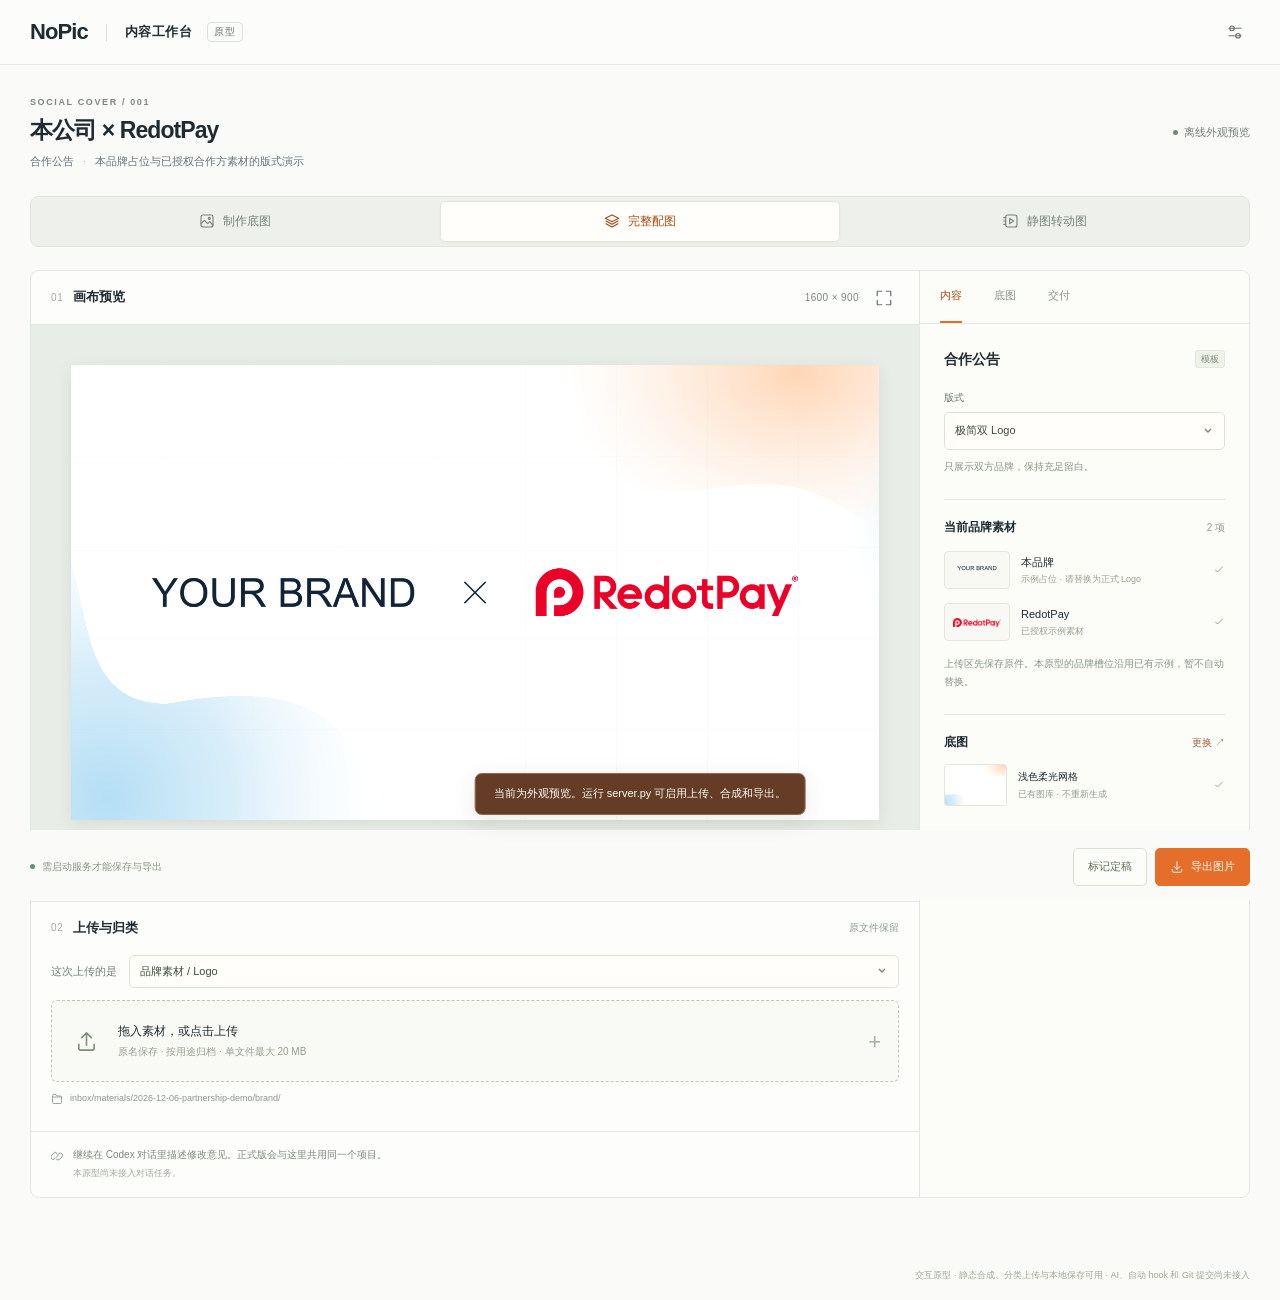
==== output/prototypes/cover-workbench/preview.html @ 92ba037e "Initialize NoPic with generic-brand preview workbench" ====
<!doctype html>
<html lang="zh-CN">
<head>
  <meta charset="UTF-8"><meta name="viewport" content="width=device-width,initial-scale=1">
  <title>有图 NoPic · 内容工作台</title>
  <style>
@font-face{font-family:Workbench;src:local("Avenir Next");font-display:swap}
:root{--ink:#202b31;--muted:#68747a;--line:#e3e7e6;--orange:#e46e2a;--orange-ink:#a94913;--paper:#fafbf9;--soft:#f2f4f1;--green:#48725d;--font:Workbench,"PingFang SC","Hiragino Sans GB",sans-serif}
*{box-sizing:border-box}body{margin:0;background:var(--paper);color:var(--ink);font:13px/1.6 var(--font)}button,input,select,textarea{font:inherit}button,a,select,input{touch-action:manipulation}button{cursor:pointer}button:disabled{opacity:.55;cursor:wait}button,a,input,select,textarea,summary{outline-offset:4px}button:focus-visible,a:focus-visible,input:focus-visible,select:focus-visible,textarea:focus-visible,summary:focus-visible{outline:2px solid var(--orange)}button{color:inherit}button svg,svg{width:18px;height:18px;fill:none;stroke:currentColor;stroke-width:1.65;stroke-linecap:round;stroke-linejoin:round;flex-shrink:0}.sprite{display:none}[hidden]{display:none!important}h1,h2,h3,p{margin:0}h2{font-size:13px;font-weight:600}h3{font-size:12px;font-weight:600}img{display:block;max-width:100%}.app{max-width:1440px;margin:auto;min-width:330px}.app-header{height:65px;padding:0 30px;display:flex;align-items:center;justify-content:space-between;border-bottom:1px solid var(--line);background:#fcfdfa}.brand{display:flex;align-items:center;gap:15px;font-weight:600;letter-spacing:.03em}.brand>img{width:105px;height:auto}.header-divider{height:17px;width:1px;background:#d7ddda;margin:0 3px}.prototype-tag{padding:1px 6px;color:#68746d;border:1px solid #dce2dc;border-radius:4px;font-size:10px;letter-spacing:.08em;font-weight:400}.icon-button{width:30px;height:30px;border:0;background:transparent;display:inline-flex;align-items:center;justify-content:center;border-radius:5px;color:#68747a}.icon-button:hover{background:#e9ede8;color:var(--ink)}.project-bar{display:flex;justify-content:space-between;align-items:center;gap:15px;padding:25px 30px 21px}.eyebrow{font-size:9px;letter-spacing:.18em;color:#7c8786;font-weight:600;margin-bottom:7px}h1{font-size:23px;letter-spacing:-.04em;font-weight:600;line-height:1.3}.project-bar p{font-size:11px;color:var(--muted);margin-top:7px}.project-bar p span{padding:0 6px;color:#bbc2be}.save-state{display:flex;align-items:center;gap:6px;font-size:11px;color:#758078;white-space:nowrap}.save-state i,.action-status i,.tiny-dot{width:5px;height:5px;background:#6c8c70;border-radius:50%;display:inline-block}.workflow-nav{margin:0 30px 23px;display:grid;grid-template-columns:repeat(3,1fr);background:#edf0eb;padding:4px;border:1px solid #e2e6df;border-radius:8px;gap:4px}.workflow-nav button{display:flex;align-items:center;justify-content:center;gap:8px;padding:10px 5px;border:1px solid transparent;border-radius:5px;background:transparent;color:#77817b;font-size:12px;font-weight:500}.workflow-nav button.active{background:#fffefa;color:var(--orange-ink);border-color:#e4e5dd;box-shadow:0 1px 3px #25311d08}.workflow-nav button:hover{color:var(--orange-ink)}.workflow-nav svg{width:16px;height:16px}.workbench{display:grid;grid-template-columns:minmax(0,1fr) 290px;margin:0 30px;border:1px solid var(--line);border-radius:9px;overflow:hidden;background:#fdfefb}.preview-column{min-width:0}.panel-heading{height:53px;display:flex;justify-content:space-between;align-items:center;padding:0 20px}.panel-heading>div:first-child{display:flex;align-items:center;gap:10px}.section-number{font-size:10px;color:#a2aca5;letter-spacing:.06em}.preview-controls{display:flex;align-items:center;gap:10px}.canvas-size{font-size:10px;letter-spacing:.04em;color:#7d8781}.preview-stage{padding:30px 26px;background:#e9ede7;min-height:220px;display:flex;align-items:center;justify-content:center;border-block:1px solid #e3e8e0}.canvas-wrap{position:relative;width:100%;box-shadow:0 4px 16px #1d292616;max-width:900px}.canvas-wrap>img{width:100%;aspect-ratio:16/9;object-fit:contain;background:#f6f8fb}.preview-caption{display:flex;justify-content:space-between;gap:10px;padding:12px 20px;font-size:10px;color:#909a92}.preview-caption>span:first-child{color:#68776c;display:flex;gap:6px;align-items:center}.tiny-dot{width:4px;height:4px}.upload-section{padding-bottom:8px;border-top:1px solid var(--line)}.subtle{font-size:10px;color:#909a93}.upload-category{display:flex;align-items:center;gap:12px;margin:0 20px 12px}.upload-category label{font-size:11px;color:#737e77;white-space:nowrap}.upload-category select{font-size:11px;width:auto;flex:1;min-width:0;padding:7px 30px 7px 10px}.dropzone{display:flex;align-items:center;gap:15px;width:calc(100% - 40px);margin:0 20px;background:#f9faf6;border:1px dashed #bdc8b8;border-radius:6px;padding:21px 17px;text-align:left;transition:background .15s,border-color .15s}.dropzone:hover,.dropzone.dragover{background:#fff4e9;border-color:var(--orange)}.upload-icon{width:34px;height:38px;display:flex;align-items:center;justify-content:center;color:#7d8f76}.upload-icon svg{width:23px;height:23px}.dropzone strong{font-size:12px;font-weight:500;display:block}.dropzone small{display:block;font-size:10px;color:#98a08f;margin-top:3px}.upload-plus{margin-left:auto;font-size:22px;color:#a6b09e;font-weight:300}.destination{display:flex;align-items:flex-start;gap:7px;padding:9px 20px;color:#8b968d;font-size:9px;line-height:1.6;overflow-wrap:anywhere}.destination svg{width:12px;height:12px;margin-top:2px}.file-list{margin:0 20px}.file-row{display:flex;gap:10px;align-items:center;border-top:1px solid var(--line);padding:10px 0}.file-row>svg{width:16px;color:#8b9a88}.file-row .file-name{font-size:11px;overflow-wrap:anywhere}.file-row small{display:block;font-size:9px;color:#939c94;overflow-wrap:anywhere}.file-row .file-info{min-width:0;flex:1}.file-row .micro-tag{white-space:nowrap}.flow-note{padding:15px 20px 17px;border-top:1px solid var(--line);display:flex;gap:9px;color:#7a897d;font-size:10px;align-items:flex-start}.flow-note>svg{width:13px;height:13px;margin-top:3px}.flow-note span{display:block;color:#a0a99e;font-size:9px;margin-top:3px}.inspector{border-left:1px solid var(--line);min-width:0;background:#fcfdf9}.inspector-tabs{height:53px;display:flex;padding:0 20px;gap:24px;border-bottom:1px solid var(--line)}.inspector-tabs button{border:0;border-bottom:2px solid transparent;padding:0 0 1px;background:transparent;font-size:11px;color:#8b948b}.inspector-tabs button[aria-selected=true]{color:var(--orange-ink);border-color:var(--orange)}.tab-pane,.motion-settings{padding:20px}.pane-title{display:flex;justify-content:space-between;align-items:center;margin-bottom:20px}.pane-title h2{font-size:14px;font-weight:600}.micro-tag{font-size:9px;background:#eff2e9;border:1px solid #e3e8db;color:#7d8976;padding:1px 5px;border-radius:3px}.field-label{display:flex;align-items:center;justify-content:space-between;font-size:10px;color:#69766a;margin:16px 0 6px}.field-label:first-child{margin-top:0}select,textarea{width:100%;background:#fffefa;border:1px solid #dce2d8;border-radius:5px;color:#3d4b3d;padding:9px 10px;font-size:11px;line-height:1.6}select{appearance:none;padding-right:30px;background-image:url("data:image/svg+xml,%3Csvg width='10' height='8' viewBox='0 0 10 8' xmlns='http://www.w3.org/2000/svg'%3E%3Cpath d='m2 2 3 3 3-3' fill='none' stroke='%23788370' stroke-width='1.3'/%3E%3C/svg%3E");background-repeat:no-repeat;background-position:right 11px center}textarea{resize:vertical;min-height:65px}.field-help{font-size:10px;color:#8b9687;margin-top:8px;line-height:1.8}.divider{height:1px;background:var(--line);margin:23px 0 18px}.section-heading{display:flex;align-items:center;justify-content:space-between;gap:8px;margin-bottom:12px}.text-button{padding:0;background:transparent;border:0;font-size:10px;color:#9b643b;line-height:1.8}.text-button:hover{color:var(--orange)}.asset-slot{display:flex;align-items:center;gap:11px;margin:14px 0}.asset-thumb{display:flex;align-items:center;justify-content:center;width:66px;height:38px;border:1px solid #e3e7de;border-radius:4px;background:#f8f9f4;padding:8px}.asset-thumb img{width:100%;max-height:26px;object-fit:contain}.asset-slot strong{font-size:11px;font-weight:500;display:block}.asset-slot small{display:block;font-size:9px;color:#99a08e}.asset-slot .verified{margin-left:auto;color:#829576;width:12px;height:12px}.selected-bg{display:flex;gap:11px;align-items:center;background:transparent;border:0;padding:0;text-align:left;width:100%}.selected-bg>img{width:63px;height:42px;border-radius:3px;object-fit:cover;border:1px solid #e4e6db}.selected-bg strong{font-size:10px;font-weight:500;display:block}.selected-bg small{display:block;font-size:9px;color:#939d8b;margin-top:2px}.selected-bg svg{width:12px;height:12px;margin-left:auto;color:#879b79}.background-options{display:flex;flex-direction:column;gap:14px;margin-top:18px}.background-option{position:relative;padding:0;border:1px solid var(--line);border-radius:5px;background:#fafcf7;overflow:hidden;text-align:left}.background-option.active{border-color:#dc995e;box-shadow:0 0 0 1px #dc995e}.background-option img{width:100%;height:83px;object-fit:cover}.background-option span{display:block;padding:7px 10px;font-size:10px}.background-option.active:after{content:'✓';position:absolute;right:8px;top:8px;color:var(--orange-ink);font-size:12px;background:#fff9e9;width:21px;height:21px;border-radius:50%;text-align:center}.top-help{margin-top:-8px}.generation{margin-top:22px;border-top:1px solid var(--line);padding-top:17px;font-size:11px}.generation summary{cursor:pointer;color:#697d5c}.generation p{font-size:10px;color:#929b88;margin:12px 0}.generation small{display:block;font-size:9px;color:#929b88;margin-top:8px}.generation button{margin-top:8px}.delivery-list{margin:20px 0;display:grid;gap:10px}.delivery-list>div{display:flex;align-items:center;gap:8px;font-size:11px;color:#77836d}.delivery-list svg{width:13px;height:13px;color:#81986f}.secondary,.primary{border-radius:5px;border:1px solid #d8dfd0;padding:9px 14px;display:inline-flex;align-items:center;justify-content:center;gap:7px;font-size:11px;font-weight:500;text-decoration:none;line-height:1.6;white-space:nowrap}.secondary{background:#fcfdf8;color:#5f7157}.secondary:hover{background:#f0f3e9;border-color:#b6c6a9}.primary{background:var(--orange);border-color:var(--orange);color:#fffdf8}.primary:hover{background:#d55e1a;border-color:#d55e1a}.primary svg{width:14px;height:14px}.full{width:100%}.action-bar{padding:18px 30px 14px;display:flex;align-items:center;justify-content:space-between;gap:14px;background:var(--paper);position:sticky;bottom:0;z-index:2}.action-status{display:flex;align-items:center;gap:7px;font-size:10px;color:#8b9684}.actions{display:flex;gap:8px}.prototype-note{padding:0 30px 18px;font-size:9px;color:#a0a896;text-align:right}.paths{margin:0 30px 20px;padding:17px 20px;background:#f0f3ea;border:1px solid #dce4d2;border-radius:6px}.paths label{display:block;font-size:10px;color:#738269;margin-top:10px}.paths code{display:block;font-family:inherit;font-size:11px;color:#40583b;overflow-wrap:anywhere;margin-top:3px}.paths p{font-size:10px;color:#87967b;margin-top:12px}.finalization{margin:22px 30px 0;padding:20px;border:1px solid #cddbc2;background:#f5f8f0;border-radius:7px}.final-heading{display:flex;gap:10px;align-items:center}.final-heading h2{font-size:12px}.final-heading p{font-size:10px;color:#8a987e;margin-top:3px}.final-check{height:30px;width:30px;display:flex;align-items:center;justify-content:center;color:#617e4c}.final-target{display:flex;align-items:center;gap:8px;font-size:10px;margin:18px 0;color:#6f825e}.final-target svg{width:14px;height:14px}.final-target code{font-family:inherit;overflow-wrap:anywhere}.final-actions{display:flex;gap:20px;align-items:center}.finalization details{font-size:10px;color:#7b8d6b;margin-top:16px}.finalization summary{cursor:pointer}.finalization ul{max-height:170px;overflow:auto;padding-left:18px;overflow-wrap:anywhere}.motion-strip{display:flex;align-items:center;gap:12px;background:#f5f6f0;padding:14px 20px;border-top:1px solid var(--line);font-size:9px;color:#96a18a}.motion-strip svg{width:14px;height:14px}.timeline{height:15px;background:#e5e9df;flex:1;position:relative;border-radius:3px}.timeline:before{content:'';position:absolute;inset:5px 4px;background:#c7d2bf}.timeline span{height:23px;width:1px;background:#c28556;position:absolute;top:-4px;left:3px}.motion-check{background:#f8f2e7;border:1px solid #eadfc9;padding:15px;border-radius:5px}.status-circle{width:17px;height:17px;display:inline-flex;border:1px solid #c39e64;align-items:center;justify-content:center;border-radius:50%;color:#b48b4e;margin-bottom:10px;font-size:10px}.motion-check strong{display:block;font-size:11px;color:#8a6b3d;font-weight:500}.motion-check p{font-size:10px;color:#a38d6a;line-height:1.8;margin-top:6px}input[type=range]{width:100%;accent-color:var(--orange);margin:8px 0 18px}.motion-settings .secondary{margin-top:12px}.toast{position:fixed;bottom:85px;left:50%;transform:translateX(-50%);background:#283a2a;color:#fcfdf5;padding:11px 18px;border:1px solid #42573b;border-radius:7px;box-shadow:0 6px 24px #22301818;z-index:10;font-size:11px;max-width:90vw;width:max-content}.toast.error{background:#653d27;border-color:#9e6746}.render-overlay{position:absolute;inset:0;background:#f8faf4cf;display:flex;align-items:center;justify-content:center;gap:10px;color:#8a6e48;font-size:11px}.spinner{width:16px;height:16px;border:1.5px solid #ddcbb2;border-top-color:var(--orange);border-radius:50%;animation:spin .6s linear infinite}@keyframes spin{to{transform:rotate(360deg)}}dialog{border:1px solid #d6decf;border-radius:8px;max-width:95vw;width:1200px;padding:35px 15px 15px;background:#f5f7f0}dialog::backdrop{background:#1e3028b8}dialog>.icon-button{position:absolute;right:8px;top:3px;font-size:24px}dialog img{width:100%}.sr-only{position:absolute;width:1px;height:1px;overflow:hidden;clip:rect(0,0,0,0)}
@media(min-width:1200px){.workbench{grid-template-columns:minmax(0,1fr) 330px}.preview-stage{padding:40px;min-height:340px}.project-bar{padding-top:30px;padding-bottom:25px}.preview-column .upload-section{padding-bottom:16px}.inspector-tabs{gap:32px}.tab-pane,.motion-settings{padding:24px}.background-option img{height:100px}}
@media(max-width:760px){.app-header{height:57px;padding:0 20px}.brand{gap:12px;font-size:12px}.brand>img{width:94px}.project-bar{padding:23px 20px 19px}h1{font-size:21px}.workflow-nav{margin:0 20px 18px}.workflow-nav button{gap:6px;padding:10px 3px;font-size:11px}.workbench{margin:0 20px;grid-template-columns:1fr}.inspector{border-left:0;border-top:1px solid var(--line)}.inspector-tabs{gap:35px}.preview-stage{padding:24px 22px;min-height:190px}.preview-caption{padding:10px 17px}.flow-note{padding:12px 20px}.tab-pane,.motion-settings{padding:19px 20px}.asset-slot{display:inline-flex;width:49%;padding-right:12px;vertical-align:top;margin:12px 0}.asset-slot>.verified{display:none}.asset-thumb{width:59px;height:36px;flex-shrink:0}.asset-slot small{font-size:8px}.selected-bg{max-width:350px}.background-options{display:grid;grid-template-columns:repeat(3,minmax(0,1fr));gap:10px}.background-option img{height:60px}.background-option span{padding:6px;font-size:9px}.paths,.finalization{margin-left:20px;margin-right:20px}.action-bar{padding:16px 20px 12px}.prototype-note{padding:0 20px 17px;font-size:8px;text-align:left}.delivery-list{grid-template-columns:1fr 1fr}.dropzone{padding:17px 12px;gap:10px}.upload-category{margin-bottom:10px}.generation{max-width:500px}.pane-title{margin-bottom:14px}}
@media(max-width:430px){.app-header,.project-bar{padding-left:15px;padding-right:15px}.brand{gap:8px;font-size:11px}.header-divider{margin:0 2px}.workflow-nav{margin-left:15px;margin-right:15px}.workbench{margin:0 15px}.canvas-size{font-size:9px}.preview-stage{padding:18px 16px}.preview-caption{font-size:9px}.panel-heading{padding:0 16px}.action-bar{padding-left:15px;padding-right:15px}.action-status{font-size:9px}.actions .secondary{padding:8px 10px}.primary{padding:8px 12px}.asset-slot{gap:8px}.asset-slot strong{font-size:10px}.asset-slot small{font-size:8px}.save-state{font-size:9px}.dropzone small{font-size:9px}.upload-plus{display:none}.delivery-list{grid-template-columns:1fr}.background-options{gap:7px}.prototype-note{padding-left:15px;padding-right:15px}}
@media(prefers-reduced-motion:reduce){*{animation-duration:.01ms!important;transition:none!important}}

.brand-name{font-size:22px;font-weight:700;letter-spacing:-.04em;line-height:1}

</style>
</head>
<body>
<svg class="sprite" aria-hidden="true" xmlns="http://www.w3.org/2000/svg">
 <symbol id="i-image" viewBox="0 0 24 24"><rect x="3" y="3" width="18" height="18" rx="3"/><path d="m3 16 5-5 5 5 3-3 5 5"/><circle cx="15.5" cy="8" r="1.5"/></symbol>
 <symbol id="i-stack" viewBox="0 0 24 24"><path d="m12 3 10 5-10 5L2 8 12 3Zm-9 9 9 5 9-5M3 16l9 5 9-5"/></symbol>
 <symbol id="i-motion" viewBox="0 0 24 24"><rect x="4" y="3" width="17" height="18" rx="3"/><path d="m10 8 6 4-6 4ZM1 7h3M1 12h3M1 17h3"/></symbol>
 <symbol id="i-upload" viewBox="0 0 24 24"><path d="M12 16V3m-5 5 5-5 5 5M4 15v4a2 2 0 0 0 2 2h12a2 2 0 0 0 2-2v-4"/></symbol>
 <symbol id="i-download" viewBox="0 0 24 24"><path d="M12 3v13m-5-5 5 5 5-5M4 16v3a2 2 0 0 0 2 2h12a2 2 0 0 0 2-2v-3"/></symbol>
 <symbol id="i-folder" viewBox="0 0 24 24"><path d="M3 7V5a2 2 0 0 1 2-2h5l2 3h7a2 2 0 0 1 2 2v11a2 2 0 0 1-2 2H5a2 2 0 0 1-2-2V7Zm0 1h18"/></symbol>
 <symbol id="i-arrow" viewBox="0 0 24 24"><path d="M5 12h14m-6-6 6 6-6 6"/></symbol>
 <symbol id="i-check" viewBox="0 0 24 24"><path d="m5 12 4 4L19 6"/></symbol>
 <symbol id="i-settings" viewBox="0 0 24 24"><path d="M4 7h16M4 17h16"/><circle cx="8" cy="7" r="3"/><circle cx="16" cy="17" r="3"/></symbol>
 <symbol id="i-expand" viewBox="0 0 24 24"><path d="M9 3H3v6m12-6h6v6M3 15v6h6m12-6v6h-6"/></symbol>
 <symbol id="i-info" viewBox="0 0 24 24"><circle cx="12" cy="12" r="9"/><path d="M12 11v6m0-10v1"/></symbol>
 <symbol id="i-link" viewBox="0 0 24 24"><path d="m10 13 4-4m-6 6-1 1a4 4 0 0 1-6-6l4-4a4 4 0 0 1 6 0m2 2 1-1a4 4 0 0 1 6 6l-4 4a4 4 0 0 1-6 0"/></symbol>
</svg>
<div class="app">
 <header class="app-header">
   <div class="brand"><span class="brand-name">NoPic</span><span class="header-divider"></span><span>内容工作台</span><span class="prototype-tag">原型</span></div>
   <button class="icon-button" id="settings" aria-label="查看保存位置" title="查看保存位置"><svg><use href="#i-settings"/></svg></button>
 </header>
 <div class="project-bar">
   <div><div class="eyebrow">SOCIAL COVER / 001</div><h1>本公司 × RedotPay</h1><p>合作公告 <span>·</span> 本品牌占位与已授权合作方素材的版式演示</p></div>
   <div class="save-state" id="save-status"><i></i><span>本地项目</span></div>
 </div>
 <nav class="workflow-nav" aria-label="制作流程">
   <button data-mode="background"><svg><use href="#i-image"/></svg><span>制作底图</span></button>
   <button data-mode="cover" class="active"><svg><use href="#i-stack"/></svg><span>完整配图</span></button>
   <button data-mode="motion"><svg><use href="#i-motion"/></svg><span>静图转动图</span></button>
 </nav>
 <section class="paths" id="paths" hidden>
   <div class="section-heading"><h2>保存位置</h2><button class="text-button" id="close-paths">收起</button></div>
   <label>本次工作路径<code id="workspace-path"></code></label>
   <label>可选知识库<code id="knowledge-path"></code></label>
   <p>本原型固定使用独立工作目录。上传与导出会真实落盘；知识库目录仅检测，不写入。</p>
 </section>
 <main class="workbench">
  <div class="preview-column">
   <section class="preview-panel">
    <div class="panel-heading"><div><span class="section-number">01</span><h2>画布预览</h2></div><div class="preview-controls"><span class="canvas-size">1600 × 900</span><button class="icon-button" id="expand" aria-label="放大预览"><svg><use href="#i-expand"/></svg></button></div></div>
    <div class="preview-stage" id="stage"><div class="canvas-wrap"><img id="preview" alt="当前配图预览"><div class="render-overlay" id="render-overlay" hidden><span class="spinner"></span>正在更新预览</div></div></div>
    <div class="preview-caption"><span id="preview-kind"><i class="tiny-dot"></i>静态母版</span><span id="preview-note">独立底图 · Logo 分层保留</span></div>
    <div class="motion-strip" id="motion-strip" hidden><svg><use href="#i-motion"/></svg><span>静态母版</span><div class="timeline"><span></span></div><span>00:00 / 00:05</span></div>
   </section>
   <section class="upload-section">
    <div class="panel-heading"><div><span class="section-number">02</span><h2>上传与归类</h2></div><span class="subtle">原文件保留</span></div>
    <div class="upload-category"><label for="upload-category">这次上传的是</label><select id="upload-category"><option value="brand">品牌素材 / Logo</option><option value="layout-reference">总体参考图</option><option value="background-reference">底图参考图</option><option value="background">可直接使用的底图</option><option value="static">之前制作好的静态图</option><option value="other">人物、截图或其他素材</option></select></div>
    <button class="dropzone" id="dropzone"><span class="upload-icon"><svg><use href="#i-upload"/></svg></span><span><strong>拖入素材，或点击上传</strong><small>原名保存 · 按用途归档 · 单文件最大 20 MB</small></span><span class="upload-plus">+</span></button>
    <input type="file" id="file-input" multiple hidden>
    <div class="destination"><svg><use href="#i-folder"/></svg><span id="upload-destination">inbox/materials/日期-partnership-demo/brand/</span></div>
    <div id="uploaded-files" class="file-list" aria-live="polite"></div>
   </section>
   <section class="flow-note"><svg><use href="#i-link"/></svg><p>继续在 Codex 对话里描述修改意见。正式版会与这里共用同一个项目。<span>本原型尚未接入对话任务。</span></p></section>
  </div>
  <aside class="inspector">
   <div class="inspector-tabs" role="tablist" aria-label="配图设置"><button role="tab" aria-selected="true" data-tab="content">内容</button><button role="tab" aria-selected="false" data-tab="backgrounds">底图</button><button role="tab" aria-selected="false" data-tab="delivery">交付</button></div>
   <section class="tab-pane" id="tab-content">
    <div class="pane-title"><h2>合作公告</h2><span class="micro-tag">模板</span></div>
    <label class="field-label" for="template">版式</label><select id="template"><option value="minimal">极简双 Logo</option><option value="centered">居中标题 + 双 Logo</option></select>
    <p class="field-help" id="template-help">只展示双方品牌，保持充足留白。</p>
    <div id="copy-fields" hidden><label class="field-label" for="title">主标题</label><textarea id="title" rows="2" maxlength="200">Partnership Announcement</textarea><label class="field-label" for="subtitle">说明文案</label><textarea id="subtitle" rows="2" maxlength="500">Approved copy goes here.</textarea><p class="field-help">演示文案，请替换为已确认的内容。</p></div>
    <div class="divider"></div><div class="section-heading"><h3>当前品牌素材</h3><span class="subtle">2 项</span></div>
    <div class="asset-slot"><div class="asset-thumb"><img id="brand-asset" alt="本品牌占位文字，非正式 Logo"></div><div><strong>本品牌</strong><small>示例占位 · 请替换为正式 Logo</small></div><svg class="verified"><use href="#i-check"/></svg></div>
    <div class="asset-slot"><div class="asset-thumb"><img id="partner-asset" alt="RedotPay 示例 Logo"></div><div><strong>RedotPay</strong><small>已授权示例素材</small></div><svg class="verified"><use href="#i-check"/></svg></div>
    <p class="field-help">上传区先保存原件。本原型的品牌槽位沿用已有示例，暂不自动替换。</p>
    <div class="divider"></div><div class="section-heading"><h3>底图</h3><button class="text-button" id="choose-background">更换 <span>↗</span></button></div>
    <button class="selected-bg" id="selected-bg"><img id="selected-bg-image" alt="已选底图"><span><strong id="selected-bg-name">浅色柔光网格</strong><small>已有图库 · 不重新生成</small></span><svg><use href="#i-check"/></svg></button>
   </section>
   <section class="tab-pane" id="tab-backgrounds" hidden>
    <div class="pane-title"><h2>选择底图</h2><span class="micro-tag">固定素材</span></div><p class="field-help top-help">换底图保留当前文案与品牌素材。</p>
    <div id="background-options" class="background-options"></div>
    <details class="generation"><summary>需要 AI 新底图？</summary><p>描述画面与留白要求，先保存生成需求。</p><label class="sr-only" for="background-brief">新底图需求</label><textarea id="background-brief" rows="3" placeholder="例如：浅橙色，中央留白，参考上传的底图参考图"></textarea><button class="secondary full" id="save-background-request">保存生成需求</button><small>原型不调用 AI；需由 Codex 后续执行。</small></details>
   </section>
   <section class="tab-pane" id="tab-delivery" hidden>
    <div class="pane-title"><h2>导出设置</h2><span class="micro-tag">本地</span></div><label class="field-label" for="format">图片格式</label><select id="format"><option value="png">PNG · 无损图片</option><option value="webp">WebP · 轻量图片</option></select>
    <div class="delivery-list"><div><svg><use href="#i-check"/></svg>完整配图与独立底图</div><div><svg><use href="#i-check"/></svg>可编辑项目与素材副本</div><div><svg><use href="#i-check"/></svg>文案、模板与字体</div></div>
    <p class="field-help">下载图片的同时，完整项目保存在本地工作路径。切换“制作底图”时只制作无字底图。</p>
    <div class="divider"></div><h3>定稿后入库</h3><p class="field-help">先生成本地候选包，再决定是否提交知识库。原型不执行 Git 操作。</p><button class="secondary full" id="finalize-inspector">标记定稿，查看清单</button>
   </section>
   <section class="motion-settings" id="motion-settings" hidden>
    <div class="pane-title"><h2>背景循环</h2><span class="micro-tag">素材检查</span></div><div class="motion-check"><span class="status-circle">!</span><strong>需要可运动的独立图层</strong><p>当前母版只有完整背景，不能直接套用网格运动。请补充透明纹理层，或已有背景序列帧。</p></div>
    <label class="field-label" for="duration">目标时长 <span id="duration-label">5 秒</span></label><input type="range" id="duration" min="2" max="15" value="5"><label class="field-label" for="motion-brief">希望怎样动起来</label><textarea id="motion-brief" rows="3" placeholder="例如：文字和 Logo 固定，背景网格缓慢循环"></textarea><button class="secondary full" id="save-motion-request">保存动效需求</button><p class="field-help">这里只保存需求，不生成或导出视频。</p>
   </section>
  </aside>
 </main>
 <section class="finalization" id="finalization" hidden aria-live="polite"><div class="final-heading"><span class="final-check"><svg><use href="#i-check"/></svg></span><div><h2>此版本已定稿，项目已保存在本地</h2><p>可选提交到知识库，也可以只保留本地。</p></div></div><div class="final-target"><svg><use href="#i-folder"/></svg><code id="submission-target"></code></div><div class="final-actions"><a class="secondary" id="download-package">下载候选工程包</a><button class="text-button" id="dismiss">仅保留本地</button></div><details><summary id="file-count">查看入库文件清单</summary><ul id="submission-files"></ul></details><p class="field-help">候选包未提交、未推送；上传的参考图不自动包含其中。</p></section>
 <footer class="action-bar"><div class="action-status"><i></i><span id="action-status">本地制作 · 素材不外传</span></div><div class="actions"><button class="secondary" id="finalize">标记定稿</button><button class="primary" id="export"><svg><use href="#i-download"/></svg><span>导出图片</span></button></div></footer>
 <div class="prototype-note">交互原型 · 静态合成、分类上传与本地保存可用 · AI、自动 hook 和 Git 提交尚未接入</div>
</div>
<div class="toast" id="toast" role="status" hidden></div>
<dialog id="lightbox"><button class="icon-button" id="close-lightbox" aria-label="关闭大图">×</button><img id="lightbox-image" alt="放大预览"></dialog>
<script id="demo-data" type="application/json">{"logo": "[data-uri]", "partner": "[data-uri]", "cover": "[data-uri]", "backgrounds": {"soft": "[data-uri]", "orange": "[data-uri]", "radial": "[data-uri]"}}</script>
<script>
const $ = (id) => document.getElementById(id);
const demo = JSON.parse($('demo-data').textContent);
const names = {soft:'浅色柔光网格',orange:'暖橙渐变网格',radial:'对称径向网格'};
const categories = {brand:'品牌素材', 'layout-reference':'总体参考', 'background-reference':'底图参考',background:'可用底图',static:'已有静图',other:'其他素材'};
let state = {mode:'cover',background:'soft',template:'minimal',title:'Partnership Announcement',subtitle:'Approved copy goes here.',format:'png',duration:5,uploads:[]};
let online = false, timer, toastTimer, sequence = 0, renderChain = Promise.resolve();

function toast(message, error = false) {
  clearTimeout(toastTimer); $('toast').textContent = message;
  $('toast').classList.toggle('error',error); $('toast').hidden = false;
  toastTimer = setTimeout(() => $('toast').hidden = true, error ? 8000 : 4500);
}
async function api(path, body) {
  const response = await fetch(path,{method:body === undefined ? 'GET':'POST',headers:body === undefined ? {}:{'Content-Type':'application/json'},body:body === undefined ? undefined:JSON.stringify(body)});
  const result = await response.json();
  if (!response.ok) throw new Error(result.error || '操作未完成');
  return result;
}
function draft() {
  return {mode:state.mode,background:state.background,template:$('template').value,title:$('title').value,subtitle:$('subtitle').value,format:$('format').value,duration:Number($('duration').value)};
}
function showTab(tab) {
  document.querySelectorAll('[data-tab]').forEach(b=>b.setAttribute('aria-selected',String(b.dataset.tab===tab)));
  ['content','backgrounds','delivery'].forEach(t=>$('tab-'+t).hidden=t!==tab || state.mode==='motion');
}
function syncMode() {
  document.querySelectorAll('[data-mode]').forEach(b=>b.classList.toggle('active',b.dataset.mode===state.mode));
  const motion = state.mode==='motion';
  $('motion-settings').hidden=!motion; $('motion-strip').hidden=!motion;
  document.querySelector('.inspector-tabs').hidden=motion;
  const selected = document.querySelector('[data-tab][aria-selected=true]')?.dataset.tab || 'content';
  showTab(state.mode==='background' ? 'backgrounds' : selected);
  $('preview-kind').textContent = motion ? '静态母版 · 动效待制作' : state.mode==='background' ? '无字底图' : '静态母版';
  $('preview-note').textContent = motion ? '已确认构图保持不变' : state.mode==='background' ? '无文字 · 无 Logo' : '独立底图 · Logo 分层保留';
  $('export').disabled=motion;
  $('export').querySelector('span').textContent=motion?'待补充运动素材':'导出图片';
  $('finalize').disabled=motion;
  if(motion) $('action-status').textContent='动效尚未制作 · 可先保存需求';
  else $('action-status').textContent='本地制作 · 素材不外传';
  $('finalization').hidden=!(state.finalized && state.dismissed_revision!==state.render_key) || motion;
}
function syncBackgrounds() {
  document.querySelectorAll('[data-background]').forEach(b=>b.classList.toggle('active',b.dataset.background===state.background));
  $('selected-bg-image').src=demo.backgrounds[state.background];
  $('selected-bg-name').textContent=names[state.background];
}
function syncTemplate() {
  $('copy-fields').hidden=$('template').value==='minimal';
  $('template-help').textContent=$('template').value==='minimal'?'只展示双方品牌，保持充足留白。':'在既有模板区域中排版，预览与导出共用合成器。';
}
function savedText(value) { $('save-status').querySelector('span').textContent=value; }
function updatePaths() {
  $('workspace-path').textContent=state.workspace || '请通过本地服务打开，启用真实文件保存';
  $('knowledge-path').textContent=state.knowledge_root ? state.knowledge_root+'/assets/video' : '可选，正式版首次设置';
  const date = new Intl.DateTimeFormat('en-CA',{timeZone:'Asia/Hong_Kong',year:'numeric',month:'2-digit',day:'2-digit'}).format(new Date());
  const cat=$('upload-category').value;
  const suffix={brand:'materials/'+date+'-partnership-demo/brand/', 'layout-reference':'materials/'+date+'-partnership-demo/references/layout/', 'background-reference':'materials/'+date+'-partnership-demo/references/background/',background:'backgrounds/'+date+'-partnership-demo/',static:'materials/'+date+'-partnership-demo/existing-static/',other:'materials/'+date+'-partnership-demo/other/'}[cat];
  $('upload-destination').textContent='inbox/'+suffix;
}
function displayFiles() {
  $('uploaded-files').replaceChildren();
  for(const file of state.uploads || []) {
    const row=document.createElement('div'); row.className='file-row';
    row.innerHTML='<svg><use href="#i-image"/></svg><div class="file-info"><div class="file-name"></div><small></small></div><span class="micro-tag"></span>';
    row.querySelector('.file-name').textContent=file.name;
    row.querySelector('small').textContent=file.relative_path;
    row.querySelector('.micro-tag').textContent=categories[file.category];
    $('uploaded-files').append(row);
  }
}
function acceptResult(result) {
  Object.assign(state,result);
  if(result.preview && state.mode!=='motion') $('preview').src=result.preview;
  displayFiles(); updatePaths(); syncMode();
  savedText('已保存到本地');
}
function renderNow() {
  clearTimeout(timer);
  const snapshot=draft(), serial=++sequence;
  Object.assign(state,snapshot);
  if(!online) {toast('请启动本地服务后更新预览与保存文件。',true);return Promise.resolve();}
  $('render-overlay').hidden=state.mode==='motion';
  savedText('更新中…');
  const task=renderChain.catch(()=>{}).then(()=>api('/api/render',snapshot));
  renderChain=task;
  return task.then(result=>{
    if(serial===sequence) {acceptResult(result); $('render-overlay').hidden=true;}
    return result;
  }).catch(error=>{
    if(serial===sequence) {$('render-overlay').hidden=true;savedText('修改未完成');toast(error.message,true);}
    throw error;
  });
}
function scheduleRender() {
  savedText('有修改'); clearTimeout(timer);
  timer=setTimeout(()=>renderNow().catch(()=>{}),500);
}
function applyState() {
  $('template').value=state.template; $('title').value=state.title;
  $('subtitle').value=state.subtitle; $('format').value=state.format;
  $('duration').value=state.duration; $('duration-label').textContent=state.duration+' 秒';
  if(state.preview) $('preview').src=state.preview;
  syncMode(); syncBackgrounds(); syncTemplate(); updatePaths(); displayFiles();
}
async function uploadFiles(files) {
  if(!online) return toast('请通过本地服务打开后上传，确保原文件实际落盘。',true);
  const category=$('upload-category').value;
  const button=$('dropzone'); button.disabled=true;
  let completed=0;
  try {
    for(const file of files) {
      if(file.size>20*1024*1024) throw new Error(file.name+' 超过 20 MB，请选择较小文件。');
      const data=await new Promise((resolve,reject)=>{const reader=new FileReader();reader.onload=()=>resolve(reader.result.split(',')[1]);reader.onerror=reject;reader.readAsDataURL(file);});
      const result=await api('/api/upload',{category,name:file.name,data});
      state.uploads=result.state.uploads; displayFiles();completed++;
    }
    savedText('原素材已保存');toast(completed+' 个文件已按“'+categories[category]+'”归档，原件保留。');
  } catch(error) {toast((completed?'已保存 '+completed+' 个文件。':'')+error.message,true);}
  finally {button.disabled=false;$('file-input').value='';}
}
async function finalize() {
  if(!online) return toast('请先启动本地服务。',true);
  try {
    await renderNow();
    acceptResult(await api('/api/finalize',{}));
    showFinalization();toast('已生成本地候选工程包，未提交知识库。');
    $('finalization').scrollIntoView({behavior:'smooth',block:'center'});
  } catch(error) {toast(error.message,true);}
}
function showFinalization() {
  const sub=state.submission;
  if(!sub)return;
  $('submission-target').textContent=sub.target;
  $('download-package').href='/workspace/'+sub.package;
  $('download-package').download='partnership-demo.zip';
  $('file-count').textContent='查看 '+sub.files.length+' 个入库文件';
  $('submission-files').replaceChildren(...sub.files.map(file=>{const li=document.createElement('li');li.textContent=file;return li;}));
  $('finalization').hidden=state.dismissed_revision===state.render_key;
}

$('brand-asset').src=demo.logo;
$('partner-asset').src=demo.partner; $('preview').src=demo.cover;
for(const key of Object.keys(names)) {
  const button=document.createElement('button');button.className='background-option';button.dataset.background=key;
  const image=document.createElement('img');image.src=demo.backgrounds[key];image.alt=names[key];
  const label=document.createElement('span');label.textContent=names[key];button.append(image,label);
  button.addEventListener('click',()=>{state.background=key;syncBackgrounds();renderNow().catch(()=>{});});
  $('background-options').append(button);
}
document.querySelectorAll('[data-mode]').forEach(button=>button.addEventListener('click',()=>{
  state.mode=button.dataset.mode;syncMode();
  renderNow().catch(()=>{});
}));
document.querySelectorAll('[data-tab]').forEach(button=>button.addEventListener('click',()=>showTab(button.dataset.tab)));
$('choose-background').onclick=$('selected-bg').onclick=()=>showTab('backgrounds');
$('settings').onclick=()=>{$('paths').hidden=!$('paths').hidden;};
$('close-paths').onclick=()=>$('paths').hidden=true;
$('template').onchange=()=>{syncTemplate();renderNow().catch(()=>{});};
['title','subtitle'].forEach(id=>$(id).addEventListener('input',scheduleRender));
$('format').onchange=()=>{if(online)api('/api/save',draft()).then(result=>{state.format=result.format;savedText('已保存到本地');}).catch(e=>toast(e.message,true));};
$('upload-category').onchange=updatePaths;
$('dropzone').onclick=()=>$('file-input').click();
$('file-input').onchange=()=>uploadFiles(Array.from($('file-input').files));
for(const event of ['dragenter','dragover']) $('dropzone').addEventListener(event,e=>{e.preventDefault();$('dropzone').classList.add('dragover');});
for(const event of ['dragleave','drop']) $('dropzone').addEventListener(event,e=>{e.preventDefault();$('dropzone').classList.remove('dragover');if(event==='drop')uploadFiles(Array.from(e.dataTransfer.files));});
$('duration').oninput=()=>{$('duration-label').textContent=$('duration').value+' 秒';};
async function saveRequest(kind) {
  if(!online)return toast('请先启动本地服务。',true);
  const brief=$(kind==='motion'?'motion-brief':'background-brief').value.trim();
  if(!brief)return toast('请先填写希望制作的效果。',true);
  try {await renderNow();const result=await api('/api/request',{kind,brief});toast('需求已保存到 requests/，尚未执行。');}
  catch(error){toast(error.message,true);}
}
$('save-background-request').onclick=()=>saveRequest('background');
$('save-motion-request').onclick=()=>saveRequest('motion');
$('export').onclick=async()=>{
  $('export').disabled=true;
  try {await renderNow();const link=document.createElement('a');link.href='/api/download';link.download='nopic-partnership.'+$('format').value;link.click();toast('图片已导出，完整项目同步保存在本地。');}
  catch(error){toast(error.message,true);}
  finally{$('export').disabled=state.mode==='motion';}
};
$('finalize').onclick=$('finalize-inspector').onclick=finalize;
$('dismiss').onclick=async()=>{try{acceptResult(await api('/api/dismiss',{}));$('finalization').hidden=true;toast('已保留本地，此版本不再提醒。');}catch(e){toast(e.message,true);}};
$('expand').onclick=()=>{$('lightbox-image').src=$('preview').src;$('lightbox').showModal();};
$('close-lightbox').onclick=()=>$('lightbox').close();
$('lightbox').addEventListener('click',event=>{if(event.target===$('lightbox'))$('lightbox').close();});
applyState();
(async()=>{
  try {
    state=await api('/api/state');online=true;applyState();
    if(state.submission)showFinalization();
    await renderNow();
  } catch(error) {savedText('离线外观预览');$('action-status').textContent='需启动服务才能保存与导出';toast('当前为外观预览。运行 server.py 可启用上传、合成和导出。',true);}
})();

</script>
</body></html>
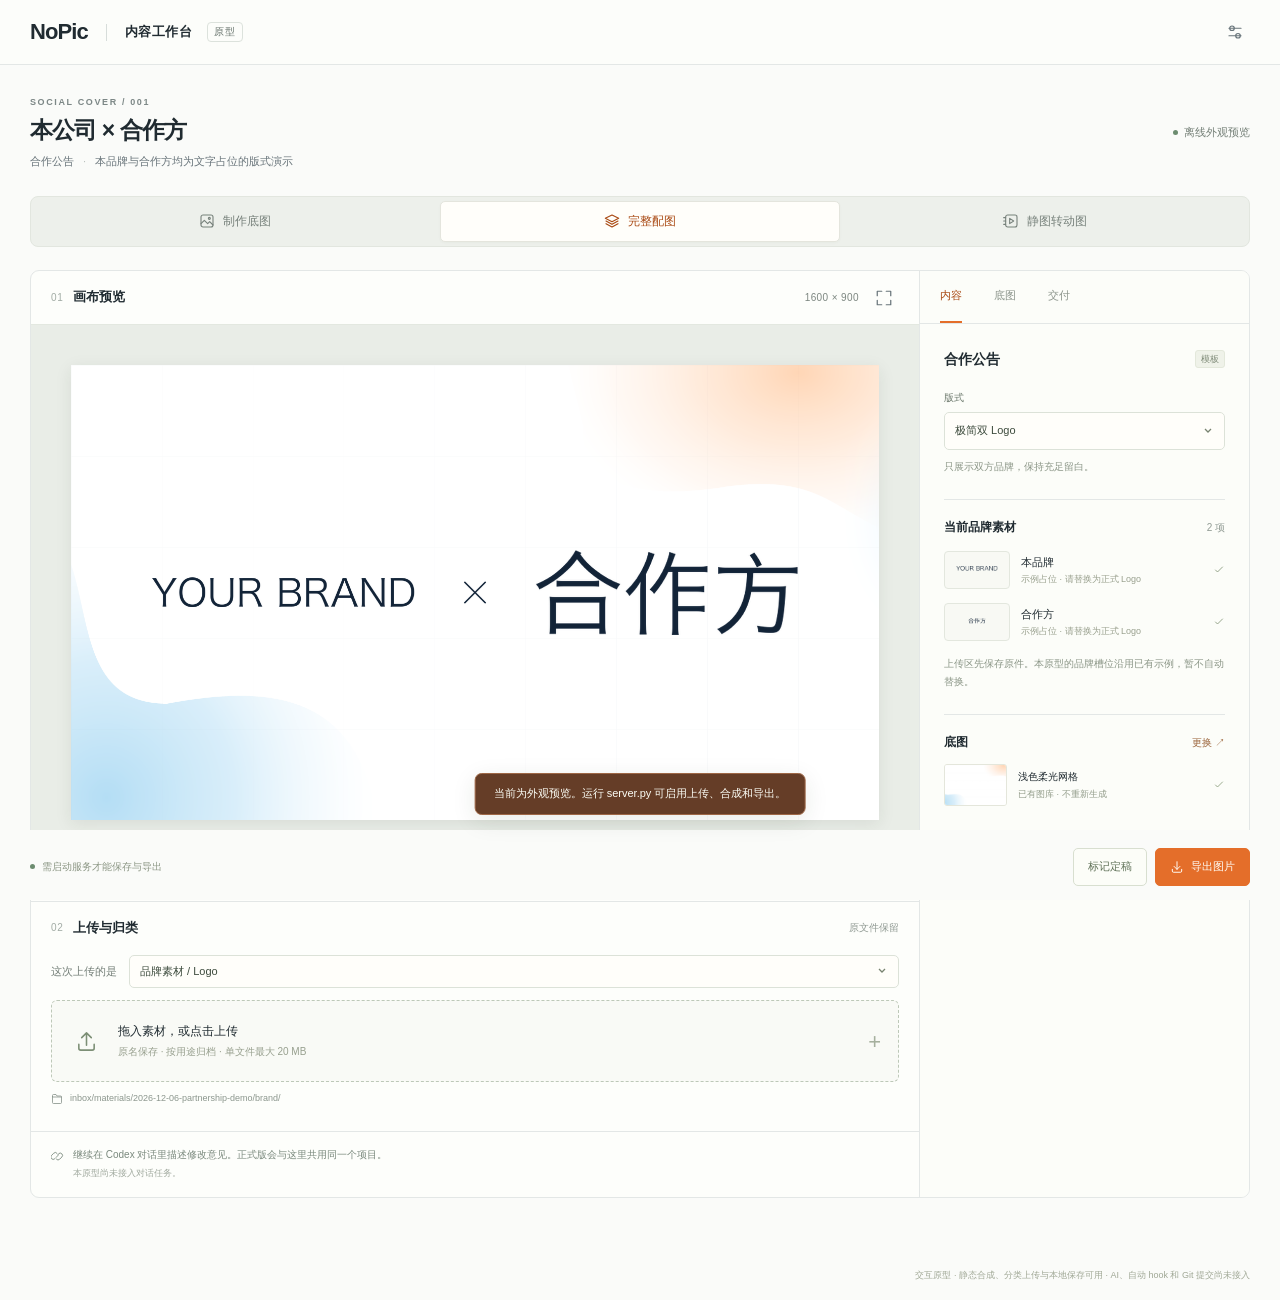
==== commit 1447023f: "Use generic partner placeholders in public NoPic demos" ====
--- a/output/prototypes/cover-workbench/preview.html
+++ b/output/prototypes/cover-workbench/preview.html
@@ -37,7 +37,7 @@
    <button class="icon-button" id="settings" aria-label="查看保存位置" title="查看保存位置"><svg><use href="#i-settings"/></svg></button>
  </header>
  <div class="project-bar">
-   <div><div class="eyebrow">SOCIAL COVER / 001</div><h1>本公司 × RedotPay</h1><p>合作公告 <span>·</span> 本品牌占位与已授权合作方素材的版式演示</p></div>
+   <div><div class="eyebrow">SOCIAL COVER / 001</div><h1>本公司 × 合作方</h1><p>合作公告 <span>·</span> 本品牌与合作方均为文字占位的版式演示</p></div>
    <div class="save-state" id="save-status"><i></i><span>本地项目</span></div>
  </div>
  <nav class="workflow-nav" aria-label="制作流程">
@@ -78,7 +78,7 @@
     <div id="copy-fields" hidden><label class="field-label" for="title">主标题</label><textarea id="title" rows="2" maxlength="200">Partnership Announcement</textarea><label class="field-label" for="subtitle">说明文案</label><textarea id="subtitle" rows="2" maxlength="500">Approved copy goes here.</textarea><p class="field-help">演示文案，请替换为已确认的内容。</p></div>
     <div class="divider"></div><div class="section-heading"><h3>当前品牌素材</h3><span class="subtle">2 项</span></div>
     <div class="asset-slot"><div class="asset-thumb"><img id="brand-asset" alt="本品牌占位文字，非正式 Logo"></div><div><strong>本品牌</strong><small>示例占位 · 请替换为正式 Logo</small></div><svg class="verified"><use href="#i-check"/></svg></div>
-    <div class="asset-slot"><div class="asset-thumb"><img id="partner-asset" alt="RedotPay 示例 Logo"></div><div><strong>RedotPay</strong><small>已授权示例素材</small></div><svg class="verified"><use href="#i-check"/></svg></div>
+    <div class="asset-slot"><div class="asset-thumb"><img id="partner-asset" alt="合作方文字占位，非正式 Logo"></div><div><strong>合作方</strong><small>示例占位 · 请替换为正式 Logo</small></div><svg class="verified"><use href="#i-check"/></svg></div>
     <p class="field-help">上传区先保存原件。本原型的品牌槽位沿用已有示例，暂不自动替换。</p>
     <div class="divider"></div><div class="section-heading"><h3>底图</h3><button class="text-button" id="choose-background">更换 <span>↗</span></button></div>
     <button class="selected-bg" id="selected-bg"><img id="selected-bg-image" alt="已选底图"><span><strong id="selected-bg-name">浅色柔光网格</strong><small>已有图库 · 不重新生成</small></span><svg><use href="#i-check"/></svg></button>
@@ -106,7 +106,7 @@
 </div>
 <div class="toast" id="toast" role="status" hidden></div>
 <dialog id="lightbox"><button class="icon-button" id="close-lightbox" aria-label="关闭大图">×</button><img id="lightbox-image" alt="放大预览"></dialog>
-<script id="demo-data" type="application/json">{"logo": "[data-uri]", "partner": "[data-uri]", "cover": "[data-uri]", "backgrounds": {"soft": "[data-uri]", "orange": "[data-uri]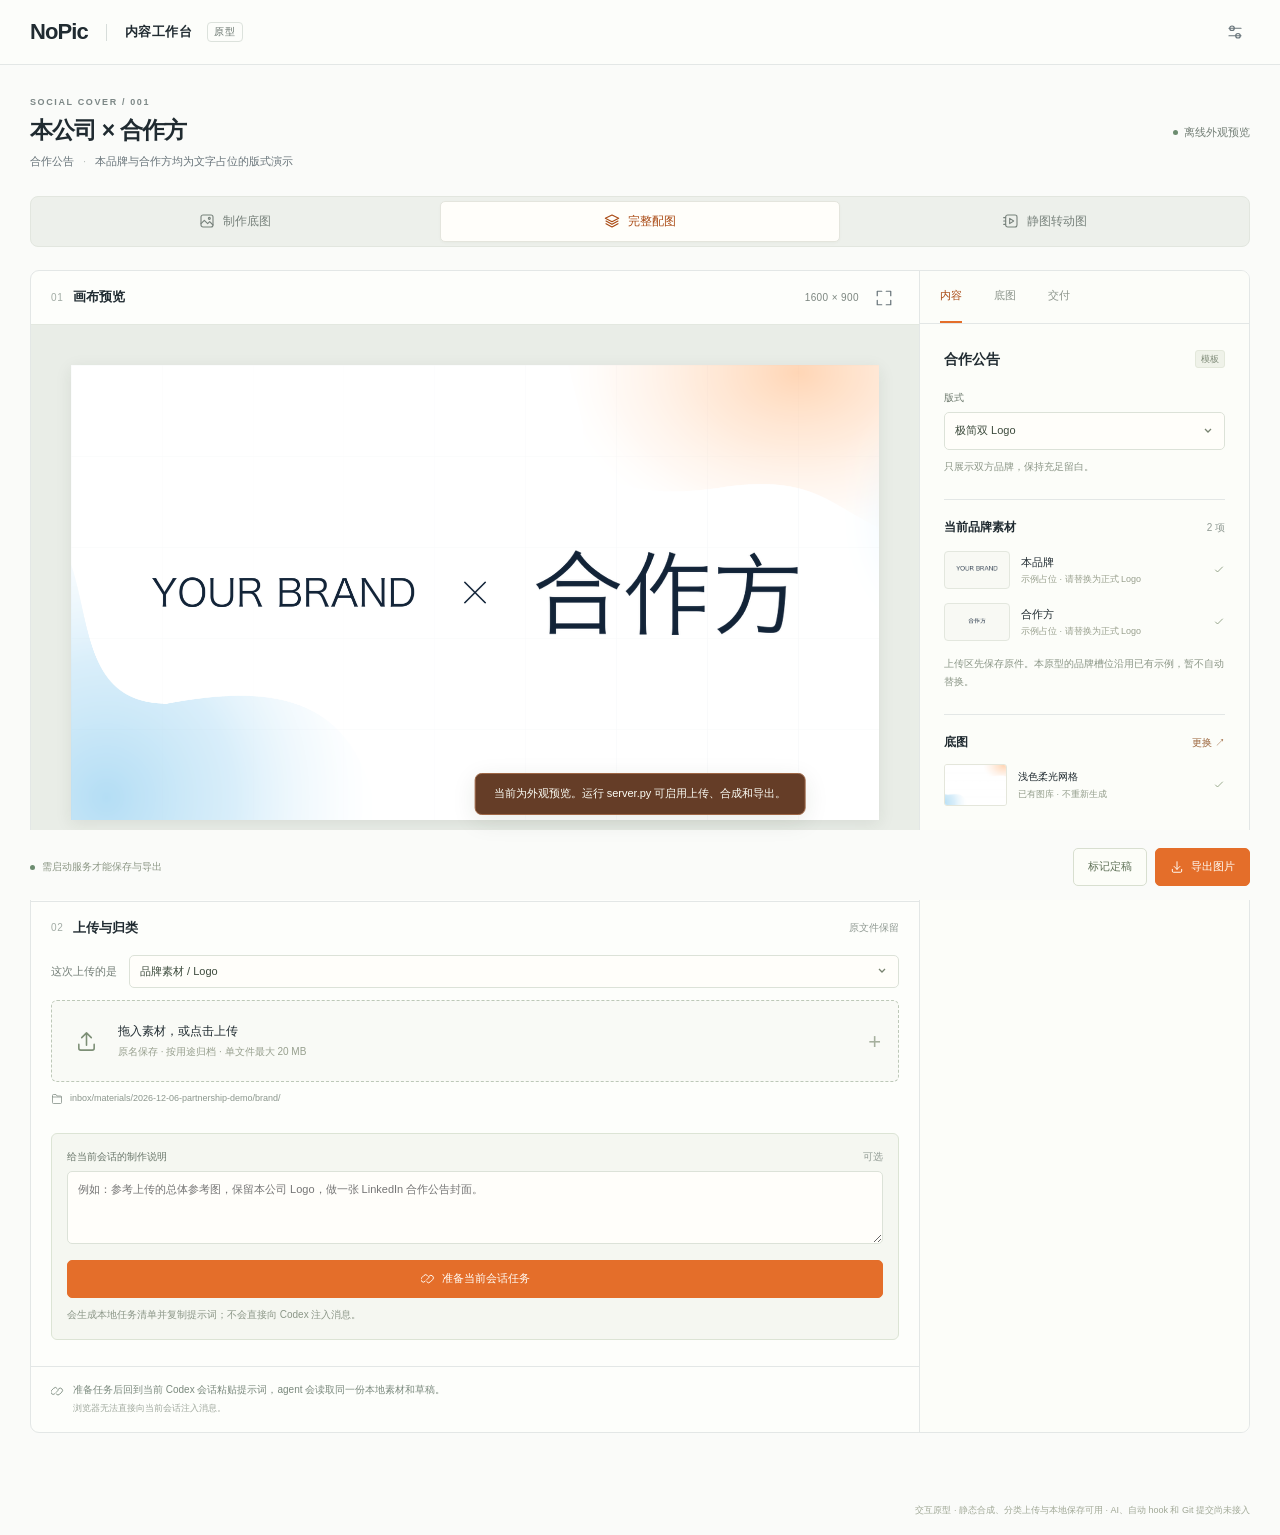
==== commit 3a2478e3: "feat: open social cover workbench in Codex sidebar" ====
--- a/output/prototypes/cover-workbench/preview.html
+++ b/output/prototypes/cover-workbench/preview.html
@@ -11,6 +11,8 @@
 @media(max-width:760px){.app-header{height:57px;padding:0 20px}.brand{gap:12px;font-size:12px}.brand>img{width:94px}.project-bar{padding:23px 20px 19px}h1{font-size:21px}.workflow-nav{margin:0 20px 18px}.workflow-nav button{gap:6px;padding:10px 3px;font-size:11px}.workbench{margin:0 20px;grid-template-columns:1fr}.inspector{border-left:0;border-top:1px solid var(--line)}.inspector-tabs{gap:35px}.preview-stage{padding:24px 22px;min-height:190px}.preview-caption{padding:10px 17px}.flow-note{padding:12px 20px}.tab-pane,.motion-settings{padding:19px 20px}.asset-slot{display:inline-flex;width:49%;padding-right:12px;vertical-align:top;margin:12px 0}.asset-slot>.verified{display:none}.asset-thumb{width:59px;height:36px;flex-shrink:0}.asset-slot small{font-size:8px}.selected-bg{max-width:350px}.background-options{display:grid;grid-template-columns:repeat(3,minmax(0,1fr));gap:10px}.background-option img{height:60px}.background-option span{padding:6px;font-size:9px}.paths,.finalization{margin-left:20px;margin-right:20px}.action-bar{padding:16px 20px 12px}.prototype-note{padding:0 20px 17px;font-size:8px;text-align:left}.delivery-list{grid-template-columns:1fr 1fr}.dropzone{padding:17px 12px;gap:10px}.upload-category{margin-bottom:10px}.generation{max-width:500px}.pane-title{margin-bottom:14px}}
 @media(max-width:430px){.app-header,.project-bar{padding-left:15px;padding-right:15px}.brand{gap:8px;font-size:11px}.header-divider{margin:0 2px}.workflow-nav{margin-left:15px;margin-right:15px}.workbench{margin:0 15px}.canvas-size{font-size:9px}.preview-stage{padding:18px 16px}.preview-caption{font-size:9px}.panel-heading{padding:0 16px}.action-bar{padding-left:15px;padding-right:15px}.action-status{font-size:9px}.actions .secondary{padding:8px 10px}.primary{padding:8px 12px}.asset-slot{gap:8px}.asset-slot strong{font-size:10px}.asset-slot small{font-size:8px}.save-state{font-size:9px}.dropzone small{font-size:9px}.upload-plus{display:none}.delivery-list{grid-template-columns:1fr}.background-options{gap:7px}.prototype-note{padding-left:15px;padding-right:15px}}
 @media(prefers-reduced-motion:reduce){*{animation-duration:.01ms!important;transition:none!important}}
+
+.session-handoff{margin:18px 20px 10px;padding:15px;background:#f5f7f1;border:1px solid #dce4d5;border-radius:6px}.session-handoff .field-label{margin-top:0}.session-handoff textarea{min-height:68px}.session-handoff .primary{margin-top:10px}.session-handoff .primary svg{width:14px;height:14px}.session-handoff .field-help{margin-bottom:0}
 
 .brand-name{font-size:22px;font-weight:700;letter-spacing:-.04em;line-height:1}
 
@@ -66,8 +68,14 @@
     <input type="file" id="file-input" multiple hidden>
     <div class="destination"><svg><use href="#i-folder"/></svg><span id="upload-destination">inbox/materials/日期-partnership-demo/brand/</span></div>
     <div id="uploaded-files" class="file-list" aria-live="polite"></div>
-   </section>
-   <section class="flow-note"><svg><use href="#i-link"/></svg><p>继续在 Codex 对话里描述修改意见。正式版会与这里共用同一个项目。<span>本原型尚未接入对话任务。</span></p></section>
+    <div class="session-handoff">
+     <label class="field-label" for="session-instruction">给当前会话的制作说明 <span class="subtle">可选</span></label>
+     <textarea id="session-instruction" rows="3" placeholder="例如：参考上传的总体参考图，保留本公司 Logo，做一张 LinkedIn 合作公告封面。"></textarea>
+     <button class="primary full" id="handoff-session"><svg><use href="#i-link"/></svg><span>准备当前会话任务</span></button>
+     <p class="field-help" id="session-handoff-status">会生成本地任务清单并复制提示词；不会直接向 Codex 注入消息。</p>
+    </div>
+   </section>
+   <section class="flow-note"><svg><use href="#i-link"/></svg><p>准备任务后回到当前 Codex 会话粘贴提示词，agent 会读取同一份本地素材和草稿。<span>浏览器无法直接向当前会话注入消息。</span></p></section>
   </div>
   <aside class="inspector">
    <div class="inspector-tabs" role="tablist" aria-label="配图设置"><button role="tab" aria-selected="true" data-tab="content">内容</button><button role="tab" aria-selected="false" data-tab="backgrounds">底图</button><button role="tab" aria-selected="false" data-tab="delivery">交付</button></div>
@@ -177,6 +185,8 @@
     row.querySelector('.micro-tag').textContent=categories[file.category];
     $('uploaded-files').append(row);
   }
+  const count = (state.uploads || []).length;
+  $('handoff-session').querySelector('span').textContent = count ? `准备当前会话任务（${count} 个素材）` : '准备当前会话任务';
 }
 function acceptResult(result) {
   Object.assign(state,result);
@@ -228,6 +238,22 @@
   } catch(error) {toast((completed?'已保存 '+completed+' 个文件。':'')+error.message,true);}
   finally {button.disabled=false;$('file-input').value='';}
 }
+async function handoffSession() {
+  if(!online) return toast('请先启动本地服务。',true);
+  const button=$('handoff-session'); button.disabled=true;
+  try {
+    const result=await api('/api/session-handoff',{instruction:$('session-instruction').value.trim()});
+    acceptResult(result.state);
+    const prompt=result.handoff.prompt;
+    let copied=false;
+    try {await navigator.clipboard.writeText(prompt);copied=true;} catch(error) {}
+    $('session-handoff-status').textContent = copied
+      ? `任务已生成：${result.handoff.markdown_file}；提示词已复制，请回到当前会话粘贴。`
+      : `任务已生成：${result.handoff.markdown_file}；请复制任务路径到当前会话。`;
+    toast(copied?'会话任务已准备，提示词已复制。':'会话任务已准备，请查看任务路径。');
+  } catch(error) {toast(error.message,true);}
+  finally {button.disabled=false;}
+}
 async function finalize() {
   if(!online) return toast('请先启动本地服务。',true);
   try {
@@ -271,6 +297,7 @@
 $('upload-category').onchange=updatePaths;
 $('dropzone').onclick=()=>$('file-input').click();
 $('file-input').onchange=()=>uploadFiles(Array.from($('file-input').files));
+$('handoff-session').onclick=handoffSession;
 for(const event of ['dragenter','dragover']) $('dropzone').addEventListener(event,e=>{e.preventDefault();$('dropzone').classList.add('dragover');});
 for(const event of ['dragleave','drop']) $('dropzone').addEventListener(event,e=>{e.preventDefault();$('dropzone').classList.remove('dragover');if(event==='drop')uploadFiles(Array.from(e.dataTransfer.files));});
 $('duration').oninput=()=>{$('duration-label').textContent=$('duration').value+' 秒';};
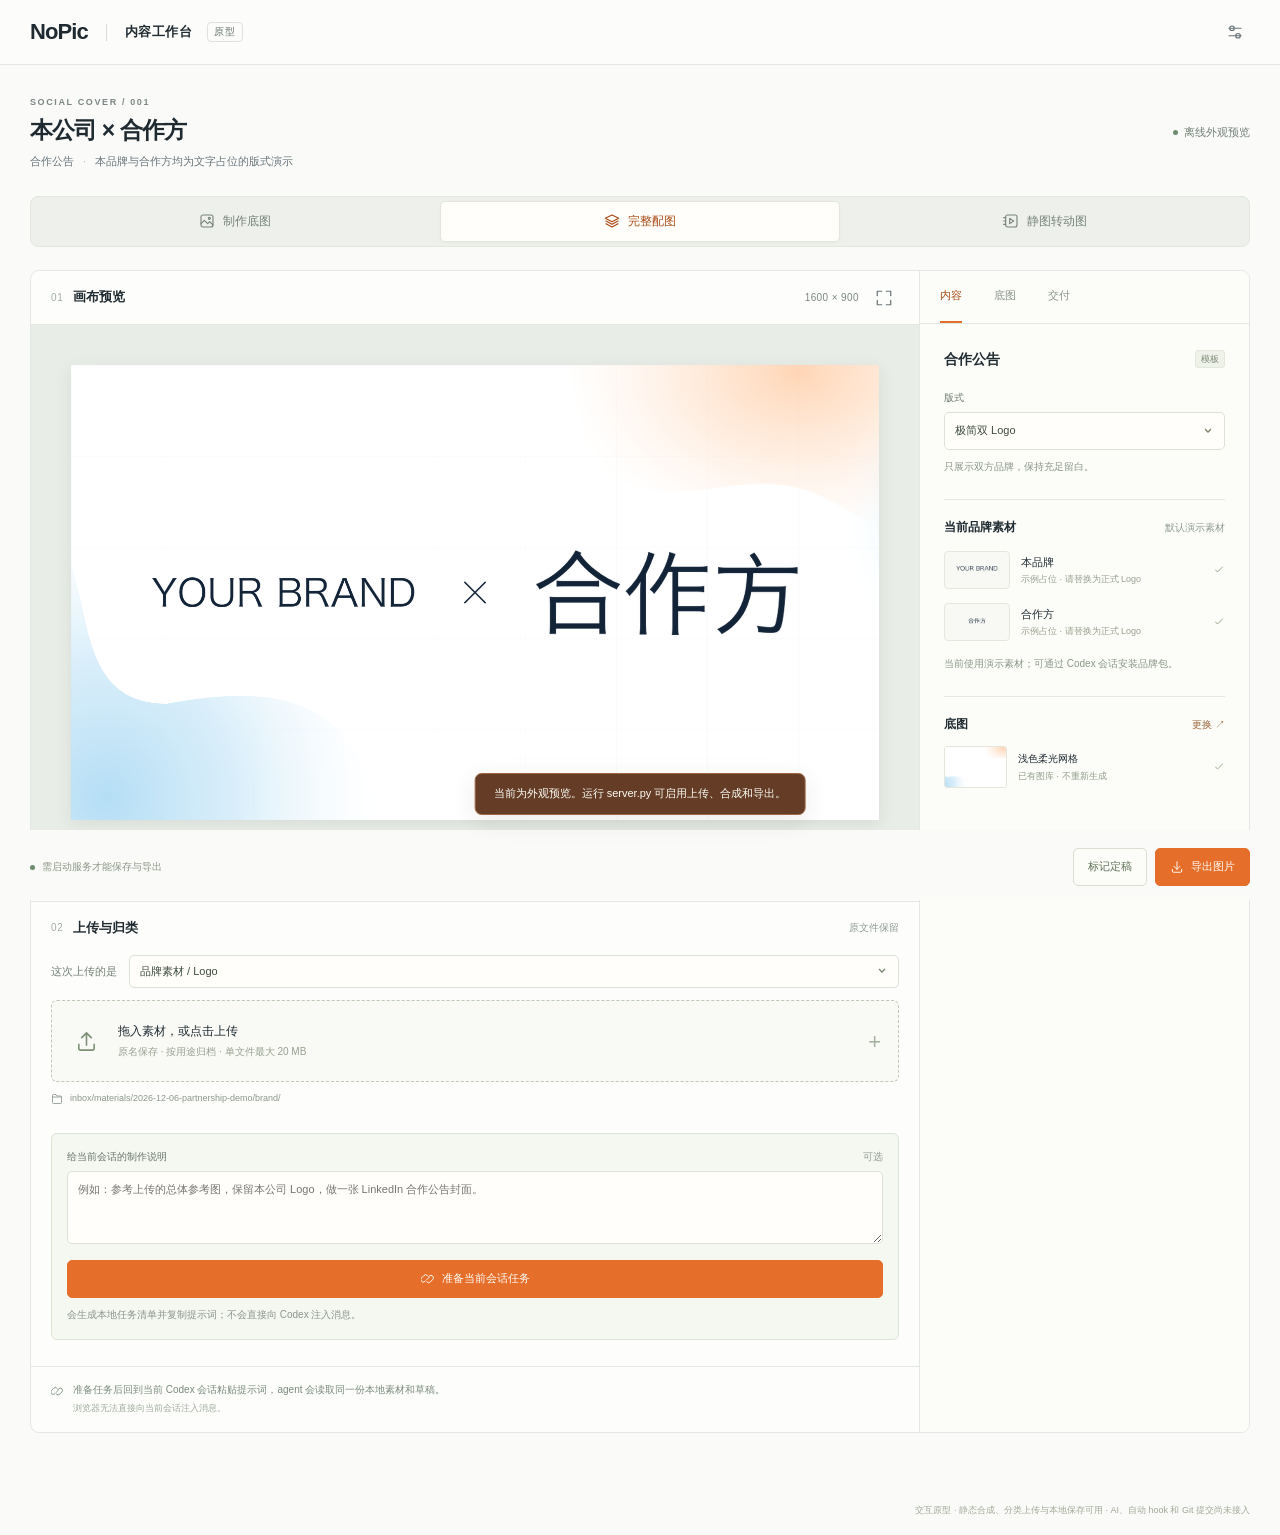
==== commit 24c67cae: "feat: install and load NoPic brand packs" ====
--- a/output/prototypes/cover-workbench/preview.html
+++ b/output/prototypes/cover-workbench/preview.html
@@ -84,10 +84,10 @@
     <label class="field-label" for="template">版式</label><select id="template"><option value="minimal">极简双 Logo</option><option value="centered">居中标题 + 双 Logo</option></select>
     <p class="field-help" id="template-help">只展示双方品牌，保持充足留白。</p>
     <div id="copy-fields" hidden><label class="field-label" for="title">主标题</label><textarea id="title" rows="2" maxlength="200">Partnership Announcement</textarea><label class="field-label" for="subtitle">说明文案</label><textarea id="subtitle" rows="2" maxlength="500">Approved copy goes here.</textarea><p class="field-help">演示文案，请替换为已确认的内容。</p></div>
-    <div class="divider"></div><div class="section-heading"><h3>当前品牌素材</h3><span class="subtle">2 项</span></div>
+    <div class="divider"></div><div class="section-heading"><h3>当前品牌素材</h3><span class="subtle" id="brand-pack-name">默认演示素材</span></div>
     <div class="asset-slot"><div class="asset-thumb"><img id="brand-asset" alt="本品牌占位文字，非正式 Logo"></div><div><strong>本品牌</strong><small>示例占位 · 请替换为正式 Logo</small></div><svg class="verified"><use href="#i-check"/></svg></div>
     <div class="asset-slot"><div class="asset-thumb"><img id="partner-asset" alt="合作方文字占位，非正式 Logo"></div><div><strong>合作方</strong><small>示例占位 · 请替换为正式 Logo</small></div><svg class="verified"><use href="#i-check"/></svg></div>
-    <p class="field-help">上传区先保存原件。本原型的品牌槽位沿用已有示例，暂不自动替换。</p>
+    <p class="field-help" id="brand-pack-help">当前使用演示素材；可通过 Codex 会话安装品牌包。</p>
     <div class="divider"></div><div class="section-heading"><h3>底图</h3><button class="text-button" id="choose-background">更换 <span>↗</span></button></div>
     <button class="selected-bg" id="selected-bg"><img id="selected-bg-image" alt="已选底图"><span><strong id="selected-bg-name">浅色柔光网格</strong><small>已有图库 · 不重新生成</small></span><svg><use href="#i-check"/></svg></button>
    </section>
@@ -120,7 +120,7 @@
 const demo = JSON.parse($('demo-data').textContent);
 const names = {soft:'浅色柔光网格',orange:'暖橙渐变网格',radial:'对称径向网格'};
 const categories = {brand:'品牌素材', 'layout-reference':'总体参考', 'background-reference':'底图参考',background:'可用底图',static:'已有静图',other:'其他素材'};
-let state = {mode:'cover',background:'soft',template:'minimal',title:'Partnership Announcement',subtitle:'Approved copy goes here.',format:'png',duration:5,uploads:[]};
+let state = {mode:'cover',background:'soft',template:'minimal',title:'Partnership Announcement',subtitle:'Approved copy goes here.',format:'png',duration:5,uploads:[],brand_pack:null,logo_id:null,partner_logo_id:null};
 let online = false, timer, toastTimer, sequence = 0, renderChain = Promise.resolve();
 
 function toast(message, error = false) {
@@ -135,7 +135,7 @@
   return result;
 }
 function draft() {
-  return {mode:state.mode,background:state.background,template:$('template').value,title:$('title').value,subtitle:$('subtitle').value,format:$('format').value,duration:Number($('duration').value)};
+  return {mode:state.mode,background:state.background,template:$('template').value,title:$('title').value,subtitle:$('subtitle').value,format:$('format').value,duration:Number($('duration').value),logo_id:state.logo_id,partner_logo_id:state.partner_logo_id};
 }
 function showTab(tab) {
   document.querySelectorAll('[data-tab]').forEach(b=>b.setAttribute('aria-selected',String(b.dataset.tab===tab)));
@@ -157,10 +157,37 @@
   else $('action-status').textContent='本地制作 · 素材不外传';
   $('finalization').hidden=!(state.finalized && state.dismissed_revision!==state.render_key) || motion;
 }
+function backgroundAssets() {
+  if(state.brand_pack?.backgrounds?.length) return state.brand_pack.backgrounds;
+  return Object.entries(demo.backgrounds).map(([id,url])=>({id,url,name:names[id]}));
+}
+function rebuildBackgroundOptions() {
+  $('background-options').replaceChildren();
+  for(const asset of backgroundAssets()) {
+    const button=document.createElement('button');button.className='background-option';button.dataset.background=asset.id;
+    const image=document.createElement('img');image.src=asset.url;image.alt=asset.name;
+    const label=document.createElement('span');label.textContent=asset.name;button.append(image,label);
+    button.addEventListener('click',()=>{state.background=asset.id;syncBackgrounds();renderNow().catch(()=>{});});
+    $('background-options').append(button);
+  }
+}
 function syncBackgrounds() {
-  document.querySelectorAll('[data-background]').forEach(b=>b.classList.toggle('active',b.dataset.background===state.background));
-  $('selected-bg-image').src=demo.backgrounds[state.background];
-  $('selected-bg-name').textContent=names[state.background];
+  const assets=backgroundAssets();
+  const selected=assets.find(asset=>asset.id===state.background) || assets[0];
+  if(!selected)return;
+  document.querySelectorAll('[data-background]').forEach(b=>b.classList.toggle('active',b.dataset.background===selected.id));
+  $('selected-bg-image').src=selected.url;
+  $('selected-bg-name').textContent=selected.name;
+}
+function syncBrandPack() {
+  const pack=state.brand_pack;
+  const logos=pack?.logos || [];
+  const brand=logos.find(asset=>asset.id===state.logo_id) || logos[0];
+  const partner=state.partner_logo_id ? logos.find(asset=>asset.id===state.partner_logo_id) : null;
+  $('brand-asset').src=brand?.url || demo.logo;
+  $('partner-asset').src=partner?.url || demo.partner;
+  $('brand-pack-name').textContent=pack ? `${pack.display_name} · ${pack.version || '未标版本'}` : '默认演示素材';
+  $('brand-pack-help').textContent=pack ? '已载入当前项目的品牌包，Logo 与底图来自包内清单。' : '当前使用演示素材；可通过 Codex 会话安装品牌包。';
 }
 function syncTemplate() {
   $('copy-fields').hidden=$('template').value==='minimal';
@@ -220,7 +247,7 @@
   $('subtitle').value=state.subtitle; $('format').value=state.format;
   $('duration').value=state.duration; $('duration-label').textContent=state.duration+' 秒';
   if(state.preview) $('preview').src=state.preview;
-  syncMode(); syncBackgrounds(); syncTemplate(); updatePaths(); displayFiles();
+  syncMode(); rebuildBackgroundOptions(); syncBackgrounds(); syncBrandPack(); syncTemplate(); updatePaths(); displayFiles();
 }
 async function uploadFiles(files) {
   if(!online) return toast('请通过本地服务打开后上传，确保原文件实际落盘。',true);
@@ -274,15 +301,7 @@
   $('finalization').hidden=state.dismissed_revision===state.render_key;
 }
 
-$('brand-asset').src=demo.logo;
-$('partner-asset').src=demo.partner; $('preview').src=demo.cover;
-for(const key of Object.keys(names)) {
-  const button=document.createElement('button');button.className='background-option';button.dataset.background=key;
-  const image=document.createElement('img');image.src=demo.backgrounds[key];image.alt=names[key];
-  const label=document.createElement('span');label.textContent=names[key];button.append(image,label);
-  button.addEventListener('click',()=>{state.background=key;syncBackgrounds();renderNow().catch(()=>{});});
-  $('background-options').append(button);
-}
+$('preview').src=demo.cover;
 document.querySelectorAll('[data-mode]').forEach(button=>button.addEventListener('click',()=>{
   state.mode=button.dataset.mode;syncMode();
   renderNow().catch(()=>{});
